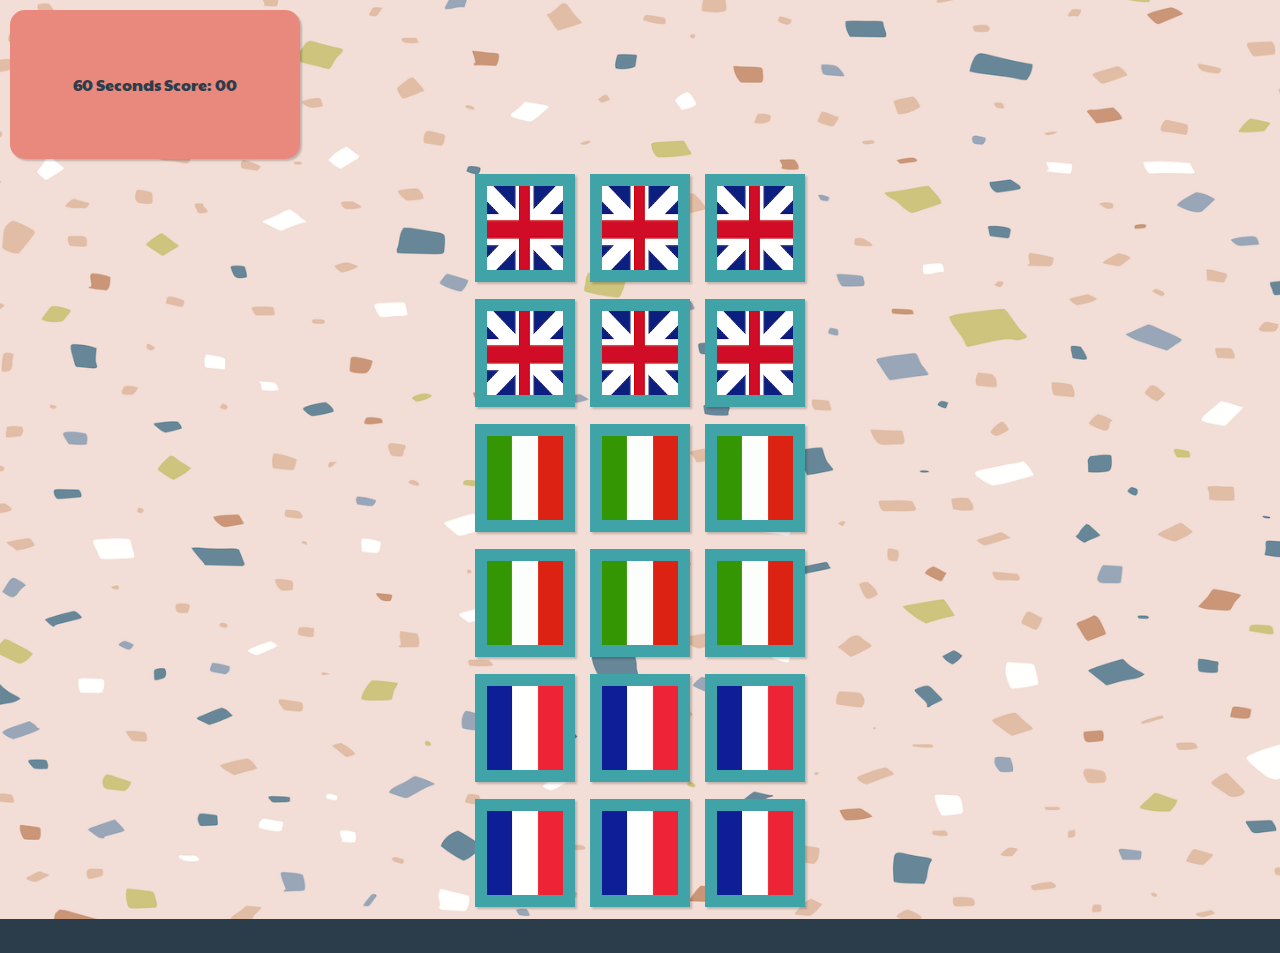
==== animals.html @ 2eb0ed54 "change fr game from contaier to section to match the others" ====
<!DOCTYPE html>
<html lang="en">

<head>
    <meta charset="UTF-8">
    <meta name="viewport" content="width=device-width, initial-scale=1.0">
    <link href="https://use.fontawesome.com/releases/v5.8.2/css/all.css">
    <script src="https://kit.fontawesome.com/50cb4e3408.js" crossorigin="anonymous"></script>
    <link rel="stylesheet" href="assets/css/style.css">
    <title>Lollalingua - Animals</title>
</head>

<body>
    <header>
        <div class="info">
            <span id="timer">
                <span id="time"> 60</span > Seconds <i class="fas fa-hourglass-half"></i>     
            </span>
            <span id="points">
                <span id="score">Score:</span> 00
            </span>
        </div>
    </header>
    <section class="language-game-en">
            <div class="game-card game-card-en col-sm-6 col-md-4" data-ident="1">
            <img class="card-front cat" src="assets/animals-images/cat-text-en.png" alt="cat">
            <img class="card-back" src="assets/at-school-images/br-flag.png" alt="flag-card-back">
            </div>
           
            <div class="game-card game-card-en col-sm-6 col-md-4" data-ident="2">
            <img class="card-front dog" src="assets/animals-images/dog-text-en.png" alt="dog">
            <img class="card-back" src="assets/at-school-images/br-flag.png" alt="flag-card-back">
            </div>
            
            <div class="game-card game-card-en col-sm-6 col-md-4" data-ident="3">
            <img class="card-front lion" src="assets/animals-images/lion-text-en.png" alt="lion">
            <img class="card-back" src="assets/at-school-images/br-flag.png" alt="flag-card-back">
            </div>
            <div class="game-card game-card-en col-sm-6 col-md-4" data-ident="4">
            <img class="card-front monkey" src="assets/animals-images/monkey-text-en.png" alt="monkey">
            <img class="card-back" src="assets/at-school-images/br-flag.png" alt="flag-card-back">
            </div>
            
            <div class="game-card game-card-en col-sm-6 col-md-4" data-ident="5">
            <img class="card-front sheep" src="assets/animals-images/sheep-text-en.png" alt="sheep">
            <img class="card-back" src="assets/at-school-images/br-flag.png" alt="flag-card-back">
            </div>
            
            <div class="game-card game-card-en col-sm-6 col-md-4" data-ident="6">
           <img class="card-front tiger" src="assets/animals-images/tiger-text-en.png" alt="tiger">
            <img class="card-back" src="assets/at-school-images/br-flag.png" alt="flag-card-back">
            </div>
            
         
        </section>
    
    <section class="language-game-it">
         <div class="game-card game-card-it language-game-it col-sm-6 col-md-4" data-ident="1">
            <img class="card-front-it cat" src="assets/animals-images/cat-text-it.png" alt="cat">
            <img class="card-back-it" src="assets/at-school-images/it-flag.png" alt="flag-card-back">
            </div>
        <div class="game-card game-card-it language-game-it col-sm-6 col-md-4" data-ident="2">
            <img class="card-front-it dog" src="assets/animals-images/dog-text-it.png" alt="dog">
            <img class="card-back-it" src="assets/at-school-images/it-flag.png" alt="flag-card-back">
            </div>
        <div class="game-card game-card-it language-game-it col-sm-6 col-md-3" data-ident="3">
            <img class="card-front-it lion" src="assets/animals-images/lion-text-it.png" alt="lion">
            <img class="card-back-it" src="assets/at-school-images/it-flag.png" alt="flag-card-back">
            </div>
        <div class="game-card game-card-it language-game-it col-sm-6 col-md-4" data-ident="4">
            <img class="card-front-it monkey" src="assets/animals-images/monkey-text-it.png" alt="monkey">
            <img class="card-back-it" src="assets/at-school-images/it-flag.png" alt="flag-card-back">
            </div>
        <div class="game-card game-card-it language-game-it col-sm-6 col-md-4" data-ident="5">
            <img class="card-front-it sheep" src="assets/animals-images/sheep-text-it.png" alt="sheep">
            <img class="card-back-it" src="assets/at-school-images/it-flag.png" alt="flag-card-back">
            </div>

          <div class="game-card game-card-it language-game-it col-sm-6 col-md-4" data-ident="6">
            <img class="card-front-it tiger" src="assets/animals-images/tiger-text-it.png" alt="tiger">
            <img class="card-back-it" src="assets/at-school-images/it-flag.png" alt="flag-card-back">
            </div>
        </section>
    <section class="language-game-fr">
         <div class="game-card game-card-fr col-sm-6 col-md-4" data-ident="1">
           <img class="card-front-fr cat" src="assets/animals-images/cat-text-fr.png" alt="cat">
            <img class="card-back-fr" src="assets/at-school-images/fr-flag.png" alt="flag-card-back">
            </div>
        <div class="game-card game-card-fr language-game-fr col-sm-6 col-md-4" data-ident="2">
            <img class="card-front-fr dog" src="assets/animals-images/dog-text-fr.png" alt="dog">
            <img class="card-back-fr" src="assets/at-school-images/fr-flag.png" alt="flag-card-back">
            </div>
        <div class="game-card game-card-fr language-game-fr col-sm-6 col-md-3" data-ident="3">
            <img class="card-front-fr lion" src="assets/animals-images/lion-text-fr.png" alt="lion">
            <img class="card-back-fr" src="assets/at-school-images/fr-flag.png" alt="flag-card-back">
            </div>
        <div class="game-card game-card-fr language-game-fr col-sm-6 col-md-4" data-ident="4">
             <img class="card-front-fr monkey" src="assets/animals-images/monkey-text-fr.png" alt="monkey">
            <img class="card-back-fr" src="assets/at-school-images/fr-flag.png" alt="flag-card-back">
            </div>
        <div class="game-card game-card-fr language-game-fr col-sm-6 col-md-4" data-ident="5">
            <img class="card-front-fr sheep" src="assets/animals-images/sheep-text-fr.png" alt="sheep">
            <img class="card-back-fr" src="assets/at-school-images/fr-flag.png" alt="flag-card-back">
            </div>

          <div class="game-card game-card-fr language-game-fr col-sm-6 col-md-4" data-ident="6">
            <img class="card-front-fr tiger" src="assets/animals-images/tiger-text-en.png" alt="tiger">
            <img class="card-back-fr" src="assets/at-school-images/fr-flag.png" alt="flag-card-back">
            </div>
    </section>
        <footer>
            <div class="row contact">
                <div class="col">
                    <h5>Want to find out more about English lessons?</h5>
                </div>
                
            </div>
            <div class="row about">
                <h6>Lollalingua - Menaggio, CO, Lombardia, Italia</h6>
            </div>
            </footer>
        <script src="https://code.jquery.com/jquery-3.2.1.slim.min.js"
        integrity="sha384-KJ3o2DKtIkvYIK3UENzmM7KCkRr/rE9/Qpg6aAZGJwFDMVNA/GpGFF93hXpG5KkN"
        crossorigin="anonymous"></script>
        <script src="scripts.js"></script>
</body>

</html>
---- assets/css/style.css ----
@import url('https://fonts.googleapis.com/css2?family=Paytone+One&display=swap');

* {
  padding: 0;
  margin: 0;
  box-sizing: border-box;
  font-family: 'Paytone One', sans-serif;
  color: #2B3D4B;
  
  
}

header {
   
    justify-content: center;
    padding: 10px;
    margin: 0px;
}


.logo {
    display: block;
    margin: auto;
    max-width: 300px;
   
}
.info {
    display: flexbox;
    max-width: 200px;
    min-width: fit-content;
    min-width: fit-content;
    justify-content: flex-start;
    padding: 5%;
    border-radius: 15px;
    box-shadow: 2px 2px 2px rgba(0, 0, 0, .2);
    background-color: #E9897E;
}
body {
  background-image: url("/assets/terrazzo-background-smaller-web.png");
  background-size: cover;
  background-repeat: no-repeat;
}

.body-block {
    position: relative;
    max-width: auto;
    background-color: rgba(240, 240, 240, 0.5);
    margin: 25px;
}
.welcome {
    position: relative;
    padding: 25px;
    text-align: center;
}

.language-game-en {
  width: 350px; 
  height: 250px; 
  margin: auto;
  display: flex;
  position:sticky;
  justify-content:space-evenly;
  flex-wrap: wrap; 
  perspective: 1000px;
}
.language-game-it {
  width: 350px; 
  height: 250px; 
  margin: auto;
  display: flex;
  position:sticky;
  justify-content:space-evenly;
  flex-wrap: wrap; 
  perspective: 1000px;
}
.language-game-fr {
  width: 350px; 
  height: 250px; 
  margin: auto;
  display: flex;
  position:sticky;
  justify-content:space-evenly;
  flex-wrap: wrap; 
  perspective: 1000px;
}
.game-card {
  width: calc(30% - 5px);
  height: calc(45% - 5px); 
  margin: 5px;
  position: relative;
  box-shadow: 2px 2px 2px rgba(0, 0, 0, .2);
  transform: scale(1);
  transform-style: preserve-3d;
  transition: transform .5s;
}

.game-card:active {
 transform: scale(0.95);
 transition: transform .3s;
}

.card-front,
.card-back {
  width: 100%;
  height: 100%;
  padding: 12%;
  position: absolute;
  border-radius: 0px;
  background: #40A3A7;
  backface-visibility: hidden;
}
.card-front-it,
.card-back-it {
  width: 100%;
  height: 100%;
  padding: 12%;
  position: absolute;
  border-radius: 0px;
  background: #40A3A7;
  backface-visibility: hidden;
}

.card-front-fr,
.card-back-fr {
  width: 100%;
  height: 100%;
  padding: 12%;
  position: absolute;
  border-radius: 0px;
  background: #40A3A7;
  backface-visibility: hidden;
}

.game-card.flip {
  transform: rotateY(180deg);
  
}

.card-front {
  transform: rotateY(180deg);
}

.card-front-it {
  transform: rotateY(180deg);
}

.card-front-fr {
  transform: rotateY(180deg);
}

.card-matched {
  transform: rotateZ(10deg);
  transition: transform .1s;
  transform: rotateZ(-10deg);
  transition: transform .1s;
} 

.choose-language {
    display: sticky;
    justify-content: center;
    padding: 25px;
    margin-left: 50px;
    margin-left: 50px;
}

.choose-subject {
    justify-content: center;
    text-align: center;
}

.choose-subject-card {
  padding: 5%;
  position: relative;
  border-radius: 0px;
  background: #40A3A7;
}

.btn.action-button {

    justify-content: space-around;
    padding: 25px;
    background-color: #40A3A7;
}

.btn.action-button:hover {
  background-color: rgba(64, 163, 167, .7);
}

#lang-button-fr img {
  width: 50px;
  height: 50px;
  border-radius: 50%;
  margin: 15px; 
}

#lang-button-fr img:hover {
    cursor: pointer;
    transform: scale(1.1);
}


#lang-button-it img {
  width: 50px;
  height: 50px;
  border-radius: 50%;
  margin: 15px;
}

#lang-button-it img:hover {
    cursor: pointer;
    transform: scale(1.1);
    
}

footer {
    background-color: #2B3D4B;
    color: #40A3A7;
    min-width:350px;
    justify-content:space-evenly;
}

.about.contact {
    color: #40A3A7;

}
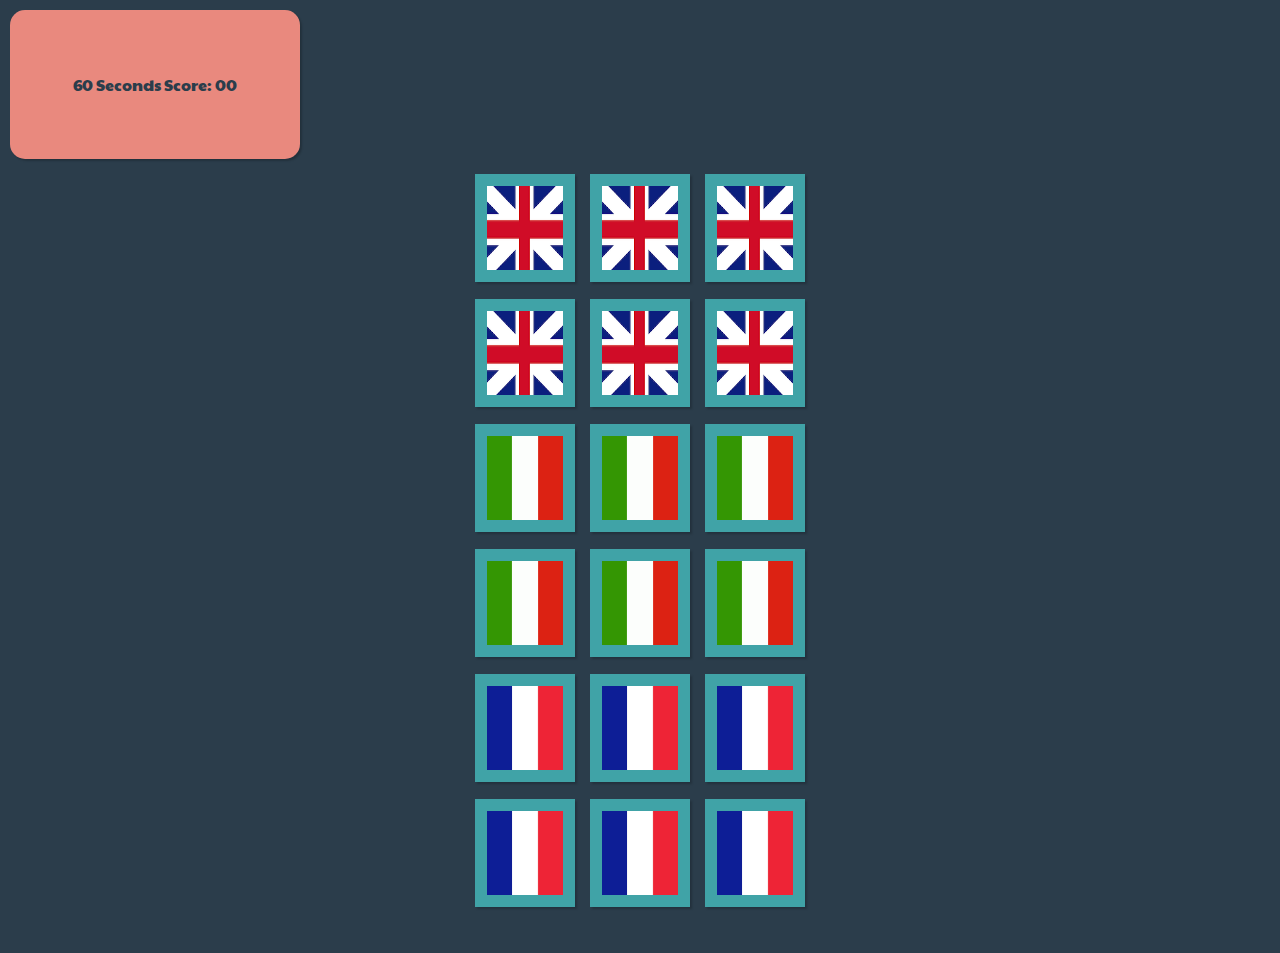
==== commit 79a9764b: "update match logic with jquery - now logging matches, but not adding class" ====
--- a/animals.html
+++ b/animals.html
@@ -82,7 +82,7 @@
             </div>
         </section>
     <section class="language-game-fr">
-         <div class="game-card game-card-fr col-sm-6 col-md-4" data-ident="1">
+         <div class="game-card game-card-fr language-game-fr col-sm-6 col-md-4" data-ident="1">
            <img class="card-front-fr cat" src="assets/animals-images/cat-text-fr.png" alt="cat">
             <img class="card-back-fr" src="assets/at-school-images/fr-flag.png" alt="flag-card-back">
             </div>
--- a/assets/css/style.css
+++ b/assets/css/style.css
@@ -36,7 +36,8 @@
     background-color: #E9897E;
 }
 body {
-  background-image: url("/assets/terrazzo-background-smaller-web.png");
+  /*background-image: url("/assets/terrazzo-background-smaller-web.png");*/
+  background-color: #2B3D4B;
   background-size: cover;
   background-repeat: no-repeat;
 }
@@ -148,7 +149,7 @@
   transform: rotateY(180deg);
 }
 
-.card-matched {
+.matched {
   transform: rotateZ(10deg);
   transition: transform .1s;
   transform: rotateZ(-10deg);
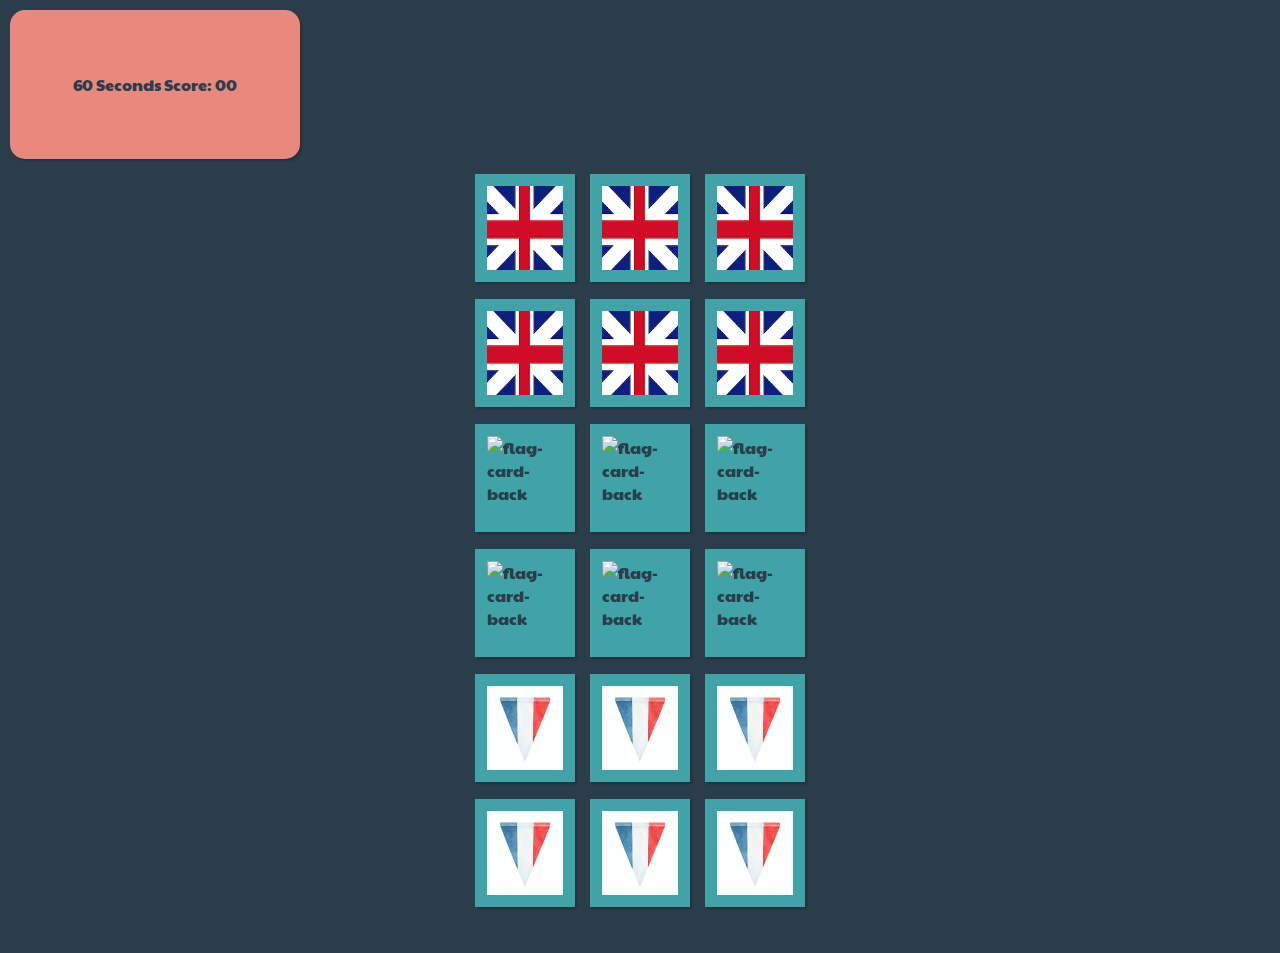
==== commit 601b994e: "update french flag images" ====
--- a/animals.html
+++ b/animals.html
@@ -57,55 +57,55 @@
     <section class="language-game-it">
          <div class="game-card game-card-it language-game-it col-sm-6 col-md-4" data-ident="1">
             <img class="card-front-it cat" src="assets/animals-images/cat-text-it.png" alt="cat">
-            <img class="card-back-it" src="assets/at-school-images/it-flag.png" alt="flag-card-back">
+            <img class="card-back-it" src="assets/italy-flag.png" alt="flag-card-back">
             </div>
         <div class="game-card game-card-it language-game-it col-sm-6 col-md-4" data-ident="2">
             <img class="card-front-it dog" src="assets/animals-images/dog-text-it.png" alt="dog">
-            <img class="card-back-it" src="assets/at-school-images/it-flag.png" alt="flag-card-back">
+            <img class="card-back-it" src="assets/italy-flag.png" " alt="flag-card-back">
             </div>
         <div class="game-card game-card-it language-game-it col-sm-6 col-md-3" data-ident="3">
             <img class="card-front-it lion" src="assets/animals-images/lion-text-it.png" alt="lion">
-            <img class="card-back-it" src="assets/at-school-images/it-flag.png" alt="flag-card-back">
+            <img class="card-back-it" src="assets/italy-flag.png" alt="flag-card-back">
             </div>
         <div class="game-card game-card-it language-game-it col-sm-6 col-md-4" data-ident="4">
             <img class="card-front-it monkey" src="assets/animals-images/monkey-text-it.png" alt="monkey">
-            <img class="card-back-it" src="assets/at-school-images/it-flag.png" alt="flag-card-back">
+            <img class="card-back-it" src="assets/italy-flag.png" alt="flag-card-back">
             </div>
         <div class="game-card game-card-it language-game-it col-sm-6 col-md-4" data-ident="5">
             <img class="card-front-it sheep" src="assets/animals-images/sheep-text-it.png" alt="sheep">
-            <img class="card-back-it" src="assets/at-school-images/it-flag.png" alt="flag-card-back">
+            <img class="card-back-it" src="assets/italy-flag.png" alt="flag-card-back">
             </div>
 
           <div class="game-card game-card-it language-game-it col-sm-6 col-md-4" data-ident="6">
             <img class="card-front-it tiger" src="assets/animals-images/tiger-text-it.png" alt="tiger">
-            <img class="card-back-it" src="assets/at-school-images/it-flag.png" alt="flag-card-back">
+            <img class="card-back-it" src="assets/italy-flag.png" alt="flag-card-back">
             </div>
         </section>
     <section class="language-game-fr">
          <div class="game-card game-card-fr language-game-fr col-sm-6 col-md-4" data-ident="1">
            <img class="card-front-fr cat" src="assets/animals-images/cat-text-fr.png" alt="cat">
-            <img class="card-back-fr" src="assets/at-school-images/fr-flag.png" alt="flag-card-back">
+            <img class="card-back-fr" src="assets/french-flag.png" alt="flag-card-back">
             </div>
         <div class="game-card game-card-fr language-game-fr col-sm-6 col-md-4" data-ident="2">
             <img class="card-front-fr dog" src="assets/animals-images/dog-text-fr.png" alt="dog">
-            <img class="card-back-fr" src="assets/at-school-images/fr-flag.png" alt="flag-card-back">
+            <img class="card-back-fr" src="assets/french-flag.png" alt="flag-card-back">
             </div>
         <div class="game-card game-card-fr language-game-fr col-sm-6 col-md-3" data-ident="3">
             <img class="card-front-fr lion" src="assets/animals-images/lion-text-fr.png" alt="lion">
-            <img class="card-back-fr" src="assets/at-school-images/fr-flag.png" alt="flag-card-back">
+            <img class="card-back-fr" src="assets/french-flag.png" alt="flag-card-back">
             </div>
         <div class="game-card game-card-fr language-game-fr col-sm-6 col-md-4" data-ident="4">
              <img class="card-front-fr monkey" src="assets/animals-images/monkey-text-fr.png" alt="monkey">
-            <img class="card-back-fr" src="assets/at-school-images/fr-flag.png" alt="flag-card-back">
+            <img class="card-back-fr" src="assets/french-flag.png" alt="flag-card-back">
             </div>
         <div class="game-card game-card-fr language-game-fr col-sm-6 col-md-4" data-ident="5">
             <img class="card-front-fr sheep" src="assets/animals-images/sheep-text-fr.png" alt="sheep">
-            <img class="card-back-fr" src="assets/at-school-images/fr-flag.png" alt="flag-card-back">
+            <img class="card-back-fr" src="assets/french-flag.png" alt="flag-card-back">
             </div>
 
           <div class="game-card game-card-fr language-game-fr col-sm-6 col-md-4" data-ident="6">
             <img class="card-front-fr tiger" src="assets/animals-images/tiger-text-en.png" alt="tiger">
-            <img class="card-back-fr" src="assets/at-school-images/fr-flag.png" alt="flag-card-back">
+            <img class="card-back-fr" src="assets/french-flag.png" alt="flag-card-back">
             </div>
     </section>
         <footer>
--- a/assets/css/style.css
+++ b/assets/css/style.css
@@ -42,6 +42,8 @@
   background-repeat: no-repeat;
 }
 
+/*----blocks & modals-----*/
+
 .body-block {
     position: relative;
     max-width: auto;
@@ -53,6 +55,30 @@
     padding: 25px;
     text-align: center;
 }
+
+.bubble {
+    color: #2B3D4B;
+    background: #40A3A7;
+    position: relative;
+    padding: 20px;
+    border-radius: 15px;
+    max-width: 300px;
+}
+
+.bubble::after {
+    position: absolute;
+    content:"";
+    border: 20px solid transparent;
+}
+.bottom.bubble::after {
+    border-top-color:#40A3A7;
+    border-bottom: 0;
+    bottom: -20px;
+    left: 20%;
+    margin-left: -20px;
+}
+
+/*----Game sections-----*/
 
 .language-game-en {
   width: 350px; 
@@ -84,6 +110,8 @@
   flex-wrap: wrap; 
   perspective: 1000px;
 }
+
+/*----Game-cards-----*/
 .game-card {
   width: calc(30% - 5px);
   height: calc(45% - 5px); 
@@ -156,6 +184,8 @@
   transition: transform .1s;
 } 
 
+/*----choices-----*/
+
 .choose-language {
     display: sticky;
     justify-content: center;
@@ -176,6 +206,8 @@
   background: #40A3A7;
 }
 
+/*----buttons----*/
+
 .btn.action-button {
 
     justify-content: space-around;
@@ -213,6 +245,8 @@
     
 }
 
+/*----footer-----*/
+
 footer {
     background-color: #2B3D4B;
     color: #40A3A7;
@@ -225,3 +259,16 @@
 
 }
 
+/*----avatars-----*/
+
+.avatar-1 {
+  padding: 5%;
+  position: relative;
+  border-radius: 50%;
+  width: 50px;
+  height: 50px;
+  background: url("assets/lion-cat.png");
+  border-color: solid #40A3A7 4px;
+
+}
+
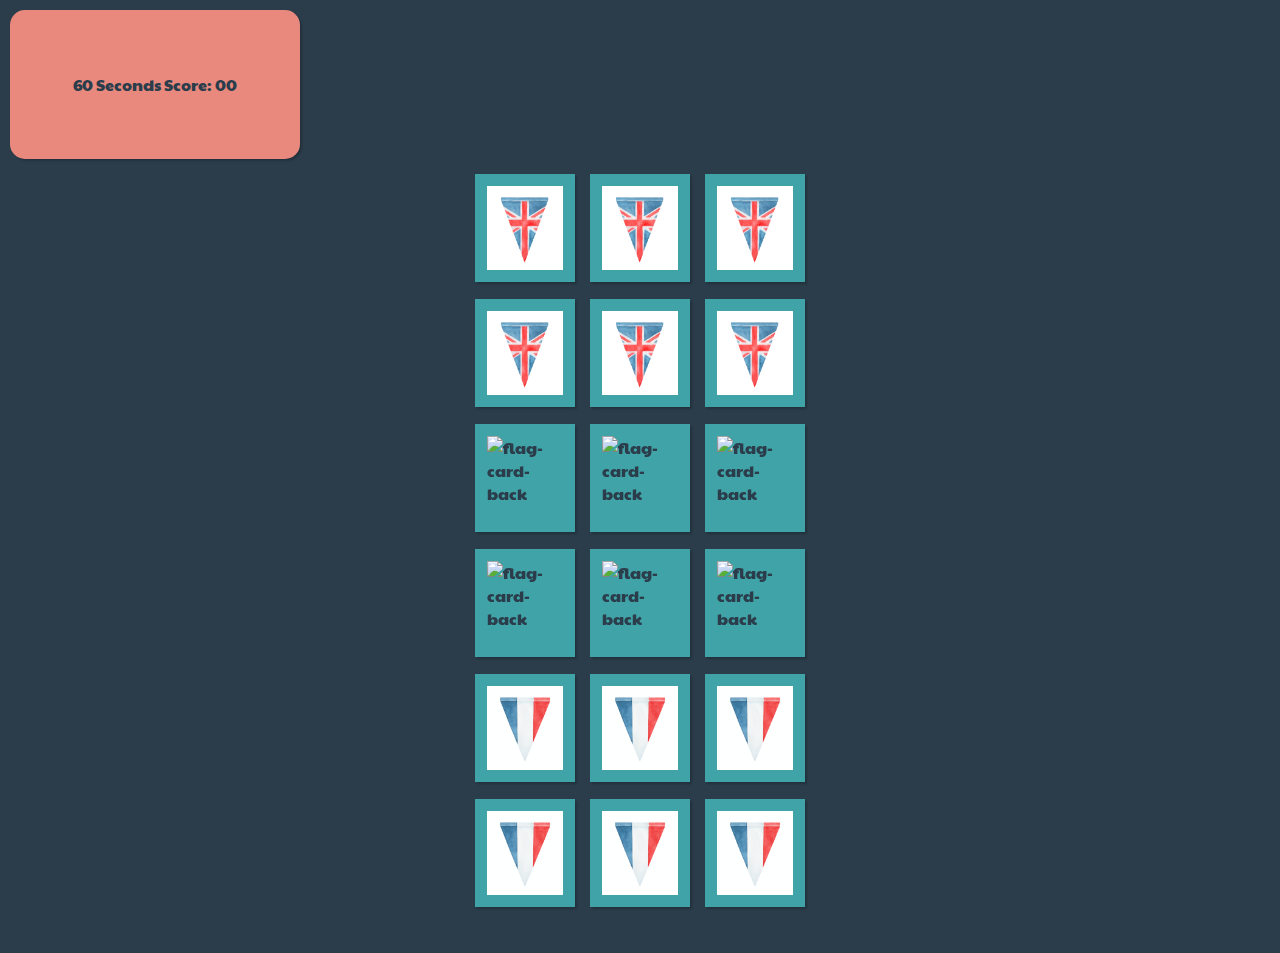
==== commit 43e48357: "update british flags" ====
--- a/animals.html
+++ b/animals.html
@@ -24,31 +24,31 @@
     <section class="language-game-en">
             <div class="game-card game-card-en col-sm-6 col-md-4" data-ident="1">
             <img class="card-front cat" src="assets/animals-images/cat-text-en.png" alt="cat">
-            <img class="card-back" src="assets/at-school-images/br-flag.png" alt="flag-card-back">
+            <img class="card-back" src="assets/british-flag.png" alt="flag-card-back">
             </div>
            
             <div class="game-card game-card-en col-sm-6 col-md-4" data-ident="2">
             <img class="card-front dog" src="assets/animals-images/dog-text-en.png" alt="dog">
-            <img class="card-back" src="assets/at-school-images/br-flag.png" alt="flag-card-back">
+            <img class="card-back" src="assets/british-flag.png" alt="flag-card-back">
             </div>
             
             <div class="game-card game-card-en col-sm-6 col-md-4" data-ident="3">
             <img class="card-front lion" src="assets/animals-images/lion-text-en.png" alt="lion">
-            <img class="card-back" src="assets/at-school-images/br-flag.png" alt="flag-card-back">
+            <img class="card-back" src="assets/british-flag.png" alt="flag-card-back">
             </div>
             <div class="game-card game-card-en col-sm-6 col-md-4" data-ident="4">
             <img class="card-front monkey" src="assets/animals-images/monkey-text-en.png" alt="monkey">
-            <img class="card-back" src="assets/at-school-images/br-flag.png" alt="flag-card-back">
+            <img class="card-back" src="assets/british-flag.png" alt="flag-card-back">
             </div>
             
             <div class="game-card game-card-en col-sm-6 col-md-4" data-ident="5">
             <img class="card-front sheep" src="assets/animals-images/sheep-text-en.png" alt="sheep">
-            <img class="card-back" src="assets/at-school-images/br-flag.png" alt="flag-card-back">
+            <img class="card-back" src="assets/british-flag.png" alt="flag-card-back">
             </div>
             
             <div class="game-card game-card-en col-sm-6 col-md-4" data-ident="6">
            <img class="card-front tiger" src="assets/animals-images/tiger-text-en.png" alt="tiger">
-            <img class="card-back" src="assets/at-school-images/br-flag.png" alt="flag-card-back">
+            <img class="card-back" src="assets/british-flag.png" alt="flag-card-back">
             </div>
             
          
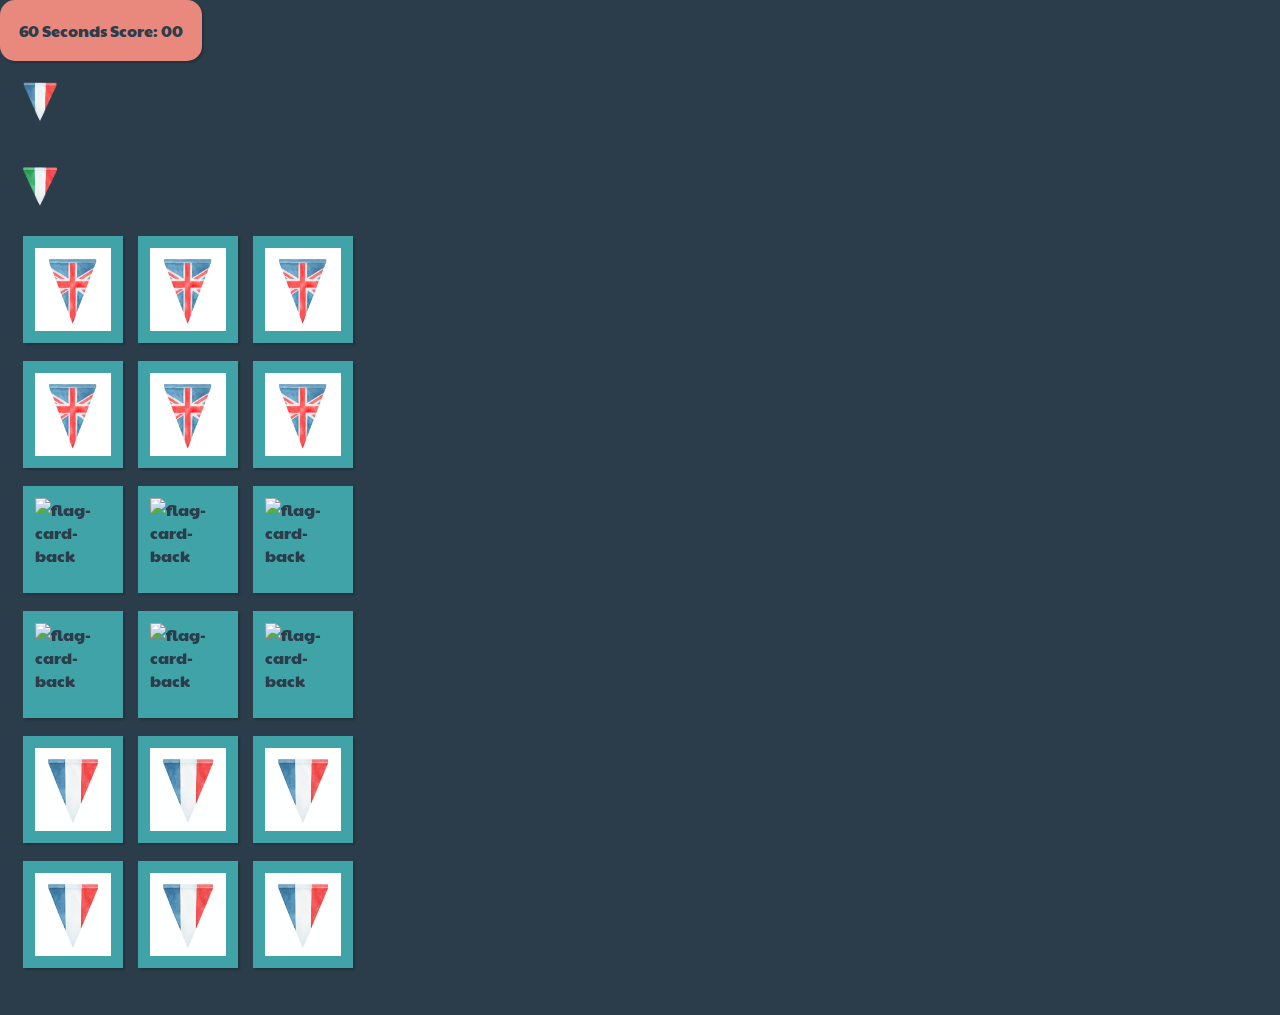
==== commit 51e82c53: "add meta themes as per lighthouse suggestions" ====
--- a/animals.html
+++ b/animals.html
@@ -4,8 +4,7 @@
 <head>
     <meta charset="UTF-8">
     <meta name="viewport" content="width=device-width, initial-scale=1.0">
-    <link href="https://use.fontawesome.com/releases/v5.8.2/css/all.css">
-    <script src="https://kit.fontawesome.com/50cb4e3408.js" crossorigin="anonymous"></script>
+    <meta name="theme-color" content="#2B3D4B"/>
     <link rel="stylesheet" href="assets/css/style.css">
     <title>Lollalingua - Animals</title>
 </head>
@@ -14,115 +13,124 @@
     <header>
         <div class="info">
             <span id="timer">
-                <span id="time"> 60</span > Seconds <i class="fas fa-hourglass-half"></i>     
+                <span id="time"> 60</span> Seconds
             </span>
             <span id="points">
                 <span id="score">Score:</span> 00
             </span>
         </div>
     </header>
+    <div class="row-no-gutters">
+        <div class="col-6" id="lang-button-fr">
+            <img src="assets/french-flag-removebg-preview.png" alt="french-flag">
+        </div>
+        <div class="col-6" id="lang-button-it"><img alt="italian-flag" src="assets/italy-flag-removebg-preview.png">
+        </div>
+    </div>
     <section class="language-game-en">
-            <div class="game-card game-card-en col-sm-6 col-md-4" data-ident="1">
+        <div class="game-card game-card-en col-sm-6 col-md-4" data-ident="1">
             <img class="card-front cat" src="assets/animals-images/cat-text-en.png" alt="cat">
             <img class="card-back" src="assets/british-flag.png" alt="flag-card-back">
-            </div>
-           
-            <div class="game-card game-card-en col-sm-6 col-md-4" data-ident="2">
+        </div>
+
+        <div class="game-card game-card-en col-sm-6 col-md-4" data-ident="2">
             <img class="card-front dog" src="assets/animals-images/dog-text-en.png" alt="dog">
             <img class="card-back" src="assets/british-flag.png" alt="flag-card-back">
-            </div>
-            
-            <div class="game-card game-card-en col-sm-6 col-md-4" data-ident="3">
+        </div>
+
+        <div class="game-card game-card-en col-sm-6 col-md-4" data-ident="3">
             <img class="card-front lion" src="assets/animals-images/lion-text-en.png" alt="lion">
             <img class="card-back" src="assets/british-flag.png" alt="flag-card-back">
-            </div>
-            <div class="game-card game-card-en col-sm-6 col-md-4" data-ident="4">
+        </div>
+        <div class="game-card game-card-en col-sm-6 col-md-4" data-ident="4">
             <img class="card-front monkey" src="assets/animals-images/monkey-text-en.png" alt="monkey">
             <img class="card-back" src="assets/british-flag.png" alt="flag-card-back">
-            </div>
-            
-            <div class="game-card game-card-en col-sm-6 col-md-4" data-ident="5">
+        </div>
+
+        <div class="game-card game-card-en col-sm-6 col-md-4" data-ident="5">
             <img class="card-front sheep" src="assets/animals-images/sheep-text-en.png" alt="sheep">
             <img class="card-back" src="assets/british-flag.png" alt="flag-card-back">
+        </div>
+
+        <div class="game-card game-card-en col-sm-6 col-md-4" data-ident="6">
+            <img class="card-front tiger" src="assets/animals-images/tiger-text-en.png" alt="tiger">
+            <img class="card-back" src="assets/british-flag.png" alt="flag-card-back">
+        </div>
+
+
+    </section>
+    <section class="row-no-gutters">
+        <section id="game-it" class="language-game-it">
+            <div class="game-card game-card-it language-game-it col-sm-6 col-md-4" data-ident="1">
+                <img class="card-front-it cat" src="assets/animals-images/cat-text-it.png" alt="cat">
+                <img class="card-back-it" src="assets/italy-flag.png" alt="flag-card-back">
             </div>
-            
-            <div class="game-card game-card-en col-sm-6 col-md-4" data-ident="6">
-           <img class="card-front tiger" src="assets/animals-images/tiger-text-en.png" alt="tiger">
-            <img class="card-back" src="assets/british-flag.png" alt="flag-card-back">
+            <div class="game-card game-card-it language-game-it col-sm-6 col-md-4" data-ident="2">
+                <img class="card-front-it dog" src="assets/animals-images/dog-text-it.png" alt="dog">
+                <img class="card-back-it" src="assets/italy-flag.png" alt="flag-card-back">
             </div>
-            
-         
-        </section>
-    
-    <section class="language-game-it">
-         <div class="game-card game-card-it language-game-it col-sm-6 col-md-4" data-ident="1">
-            <img class="card-front-it cat" src="assets/animals-images/cat-text-it.png" alt="cat">
-            <img class="card-back-it" src="assets/italy-flag.png" alt="flag-card-back">
+            <div class="game-card game-card-it language-game-it col-sm-6 col-md-3" data-ident="3">
+                <img class="card-front-it lion" src="assets/animals-images/lion-text-it.png" alt="lion">
+                <img class="card-back-it" src="assets/italy-flag.png" alt="flag-card-back">
             </div>
-        <div class="game-card game-card-it language-game-it col-sm-6 col-md-4" data-ident="2">
-            <img class="card-front-it dog" src="assets/animals-images/dog-text-it.png" alt="dog">
-            <img class="card-back-it" src="assets/italy-flag.png" " alt="flag-card-back">
+            <div class="game-card game-card-it language-game-it col-sm-6 col-md-4" data-ident="4">
+                <img class="card-front-it monkey" src="assets/animals-images/monkey-text-it.png" alt="monkey">
+                <img class="card-back-it" src="assets/italy-flag.png" alt="flag-card-back">
             </div>
-        <div class="game-card game-card-it language-game-it col-sm-6 col-md-3" data-ident="3">
-            <img class="card-front-it lion" src="assets/animals-images/lion-text-it.png" alt="lion">
-            <img class="card-back-it" src="assets/italy-flag.png" alt="flag-card-back">
-            </div>
-        <div class="game-card game-card-it language-game-it col-sm-6 col-md-4" data-ident="4">
-            <img class="card-front-it monkey" src="assets/animals-images/monkey-text-it.png" alt="monkey">
-            <img class="card-back-it" src="assets/italy-flag.png" alt="flag-card-back">
-            </div>
-        <div class="game-card game-card-it language-game-it col-sm-6 col-md-4" data-ident="5">
-            <img class="card-front-it sheep" src="assets/animals-images/sheep-text-it.png" alt="sheep">
-            <img class="card-back-it" src="assets/italy-flag.png" alt="flag-card-back">
+            <div class="game-card game-card-it language-game-it col-sm-6 col-md-4" data-ident="5">
+                <img class="card-front-it sheep" src="assets/animals-images/sheep-text-it.png" alt="sheep">
+                <img class="card-back-it" src="assets/italy-flag.png" alt="flag-card-back">
             </div>
 
-          <div class="game-card game-card-it language-game-it col-sm-6 col-md-4" data-ident="6">
-            <img class="card-front-it tiger" src="assets/animals-images/tiger-text-it.png" alt="tiger">
-            <img class="card-back-it" src="assets/italy-flag.png" alt="flag-card-back">
+            <div class="game-card game-card-it language-game-it col-sm-6 col-md-4" data-ident="6">
+                <img class="card-front-it tiger" src="assets/animals-images/tiger-text-it.png" alt="tiger">
+                <img class="card-back-it" src="assets/italy-flag.png" alt="flag-card-back">
             </div>
         </section>
-    <section class="language-game-fr">
-         <div class="game-card game-card-fr language-game-fr col-sm-6 col-md-4" data-ident="1">
-           <img class="card-front-fr cat" src="assets/animals-images/cat-text-fr.png" alt="cat">
-            <img class="card-back-fr" src="assets/french-flag.png" alt="flag-card-back">
+        <section id="game-fr" class="language-game-fr">
+            <div class="game-card game-card-fr language-game-fr col-sm-6 col-md-4" data-ident="1">
+                <img class="card-front-fr cat" src="assets/animals-images/cat-text-fr.png" alt="cat">
+                <img class="card-back-fr" src="assets/french-flag.png" alt="flag-card-back">
             </div>
-        <div class="game-card game-card-fr language-game-fr col-sm-6 col-md-4" data-ident="2">
-            <img class="card-front-fr dog" src="assets/animals-images/dog-text-fr.png" alt="dog">
-            <img class="card-back-fr" src="assets/french-flag.png" alt="flag-card-back">
+            <div class="game-card game-card-fr language-game-fr col-sm-6 col-md-4" data-ident="2">
+                <img class="card-front-fr dog" src="assets/animals-images/dog-text-fr.png" alt="dog">
+                <img class="card-back-fr" src="assets/french-flag.png" alt="flag-card-back">
             </div>
-        <div class="game-card game-card-fr language-game-fr col-sm-6 col-md-3" data-ident="3">
-            <img class="card-front-fr lion" src="assets/animals-images/lion-text-fr.png" alt="lion">
-            <img class="card-back-fr" src="assets/french-flag.png" alt="flag-card-back">
+            <div class="game-card game-card-fr language-game-fr col-sm-6 col-md-3" data-ident="3">
+                <img class="card-front-fr lion" src="assets/animals-images/lion-text-fr.png" alt="lion">
+                <img class="card-back-fr" src="assets/french-flag.png" alt="flag-card-back">
             </div>
-        <div class="game-card game-card-fr language-game-fr col-sm-6 col-md-4" data-ident="4">
-             <img class="card-front-fr monkey" src="assets/animals-images/monkey-text-fr.png" alt="monkey">
-            <img class="card-back-fr" src="assets/french-flag.png" alt="flag-card-back">
+            <div class="game-card game-card-fr language-game-fr col-sm-6 col-md-4" data-ident="4">
+                <img class="card-front-fr monkey" src="assets/animals-images/monkey-text-fr.png" alt="monkey">
+                <img class="card-back-fr" src="assets/french-flag.png" alt="flag-card-back">
             </div>
-        <div class="game-card game-card-fr language-game-fr col-sm-6 col-md-4" data-ident="5">
-            <img class="card-front-fr sheep" src="assets/animals-images/sheep-text-fr.png" alt="sheep">
-            <img class="card-back-fr" src="assets/french-flag.png" alt="flag-card-back">
+            <div class="game-card game-card-fr language-game-fr col-sm-6 col-md-4" data-ident="5">
+                <img class="card-front-fr sheep" src="assets/animals-images/sheep-text-fr.png" alt="sheep">
+                <img class="card-back-fr" src="assets/french-flag.png" alt="flag-card-back">
             </div>
 
-          <div class="game-card game-card-fr language-game-fr col-sm-6 col-md-4" data-ident="6">
-            <img class="card-front-fr tiger" src="assets/animals-images/tiger-text-en.png" alt="tiger">
-            <img class="card-back-fr" src="assets/french-flag.png" alt="flag-card-back">
+            <div class="game-card game-card-fr language-game-fr col-sm-6 col-md-4" data-ident="6">
+                <img class="card-front-fr tiger" src="assets/animals-images/tiger-text-en.png" alt="tiger">
+                <img class="card-back-fr" src="assets/french-flag.png" alt="flag-card-back">
             </div>
+        </section>
     </section>
-        <footer>
-            <div class="row contact">
-                <div class="col">
-                    <h5>Want to find out more about English lessons?</h5>
-                </div>
-                
+    <footer>
+        <div class="row contact">
+            <div class="col">
+                <h5>Want to find out more about English lessons?</h5>
             </div>
-            <div class="row about">
-                <h6>Lollalingua - Menaggio, CO, Lombardia, Italia</h6>
-            </div>
-            </footer>
-        <script src="https://code.jquery.com/jquery-3.2.1.slim.min.js"
+
+        </div>
+        <div class="row about">
+            <h6>Lollalingua - Menaggio, CO, Lombardia, Italia</h6>
+        </div>
+    </footer>
+    <script src="https://code.jquery.com/jquery-3.2.1.slim.min.js"
         integrity="sha384-KJ3o2DKtIkvYIK3UENzmM7KCkRr/rE9/Qpg6aAZGJwFDMVNA/GpGFF93hXpG5KkN"
         crossorigin="anonymous"></script>
-        <script src="scripts.js"></script>
+    <script src="scripts.js"></script>
+    <script src="lollaLingua.js"></script>
 </body>
 
 </html>--- a/assets/css/style.css
+++ b/assets/css/style.css
@@ -6,26 +6,41 @@
   box-sizing: border-box;
   font-family: 'Paytone One', sans-serif;
   color: #2B3D4B;
-  
-  
-}
-
-header {
+}
+
+.jumbotron {
    
-    justify-content: center;
-    padding: 10px;
+   
     margin: 0px;
-}
-
+    
+}
+
+body {
+    background-color: #2B3D4B;
+    background-size: cover;
+    background-repeat: no-repeat;
+    max-width: 375px;
+}
+
+.welcome-section {
+
+    max-width: 375px;
+}
+
+.game-section {
+
+    max-width: 375px;
+
+}
 
 .logo {
-    display: block;
+    
     margin: auto;
     max-width: 300px;
    
 }
 .info {
-    display: flexbox;
+    display: inline-flexbox;
     max-width: 200px;
     min-width: fit-content;
     min-width: fit-content;
@@ -35,21 +50,18 @@
     box-shadow: 2px 2px 2px rgba(0, 0, 0, .2);
     background-color: #E9897E;
 }
-body {
-  /*background-image: url("/assets/terrazzo-background-smaller-web.png");*/
-  background-color: #2B3D4B;
-  background-size: cover;
-  background-repeat: no-repeat;
-}
+
+
+
 
 /*----blocks & modals-----*/
 
-.body-block {
+/*.body-block {
     position: relative;
     max-width: auto;
     background-color: rgba(240, 240, 240, 0.5);
     margin: 25px;
-}
+}*/
 .welcome {
     position: relative;
     padding: 25px;
@@ -62,7 +74,9 @@
     position: relative;
     padding: 20px;
     border-radius: 15px;
+    margin: 10%;
     max-width: 300px;
+    box-shadow: 2px 2px 2px rgba(0, 0, 0, .2);
 }
 
 .bubble::after {
@@ -72,12 +86,35 @@
 }
 .bottom.bubble::after {
     border-top-color:#40A3A7;
-    border-bottom: 0;
+    border-bottom: 0; 
     bottom: -20px;
     left: 20%;
     margin-left: -20px;
 }
 
+.bubble-pink {
+    color: #2B3D4B;
+    background: #E9897E;
+    position: relative;
+    padding: 20px;
+    border-radius: 15px;
+    margin: 10%;
+    max-width: 300px;
+    box-shadow: 2px 2px 2px rgba(0, 0, 0, .2);
+}
+
+.bubble-pink::after {
+    position: absolute;
+    content:"";
+    border: 20px solid transparent;
+}
+.bottom-pink.bubble-pink::after {
+    border-top-color: #E9897E;
+    border-bottom: 0;
+    bottom: -20px;
+    left: 80%;
+    margin-left: -20px;
+}
 /*----Game sections-----*/
 
 .language-game-en {
@@ -177,12 +214,28 @@
   transform: rotateY(180deg);
 }
 
-.matched {
-  transform: rotateZ(10deg);
-  transition: transform .1s;
-  transform: rotateZ(-10deg);
-  transition: transform .1s;
+.game-card.matched {
+  width: 100px;
+  height: 100px;
+  background-color: #0CB1C4;
+  transition-delay: 1000ms;
+  transition-property: animation-name;
+  animation-name: spin;
+  animation-iteration-count: infinite;
+  animation-timing-function: linear; 
+  animation-delay: 150ms;
+  animation-duration: 2000ms;
+  animation-iteration-count: 2;
+
 } 
+@keyframes spin {
+    from {
+        transform:rotate(0deg);
+    }
+    to {
+        transform:rotate(360deg);
+    }
+}
 
 /*----choices-----*/
 
@@ -262,13 +315,15 @@
 /*----avatars-----*/
 
 .avatar-1 {
-  padding: 5%;
+ 
   position: relative;
   border-radius: 50%;
-  width: 50px;
-  height: 50px;
-  background: url("assets/lion-cat.png");
-  border-color: solid #40A3A7 4px;
-
-}
-
+  box-shadow: 2px 2px 2px rgba(0, 0, 0, .2);
+  width: 60px;
+  height: 60px;
+  margin: 10%;
+  border: solid #40A3A7 3px;
+  float: left;
+
+}
+
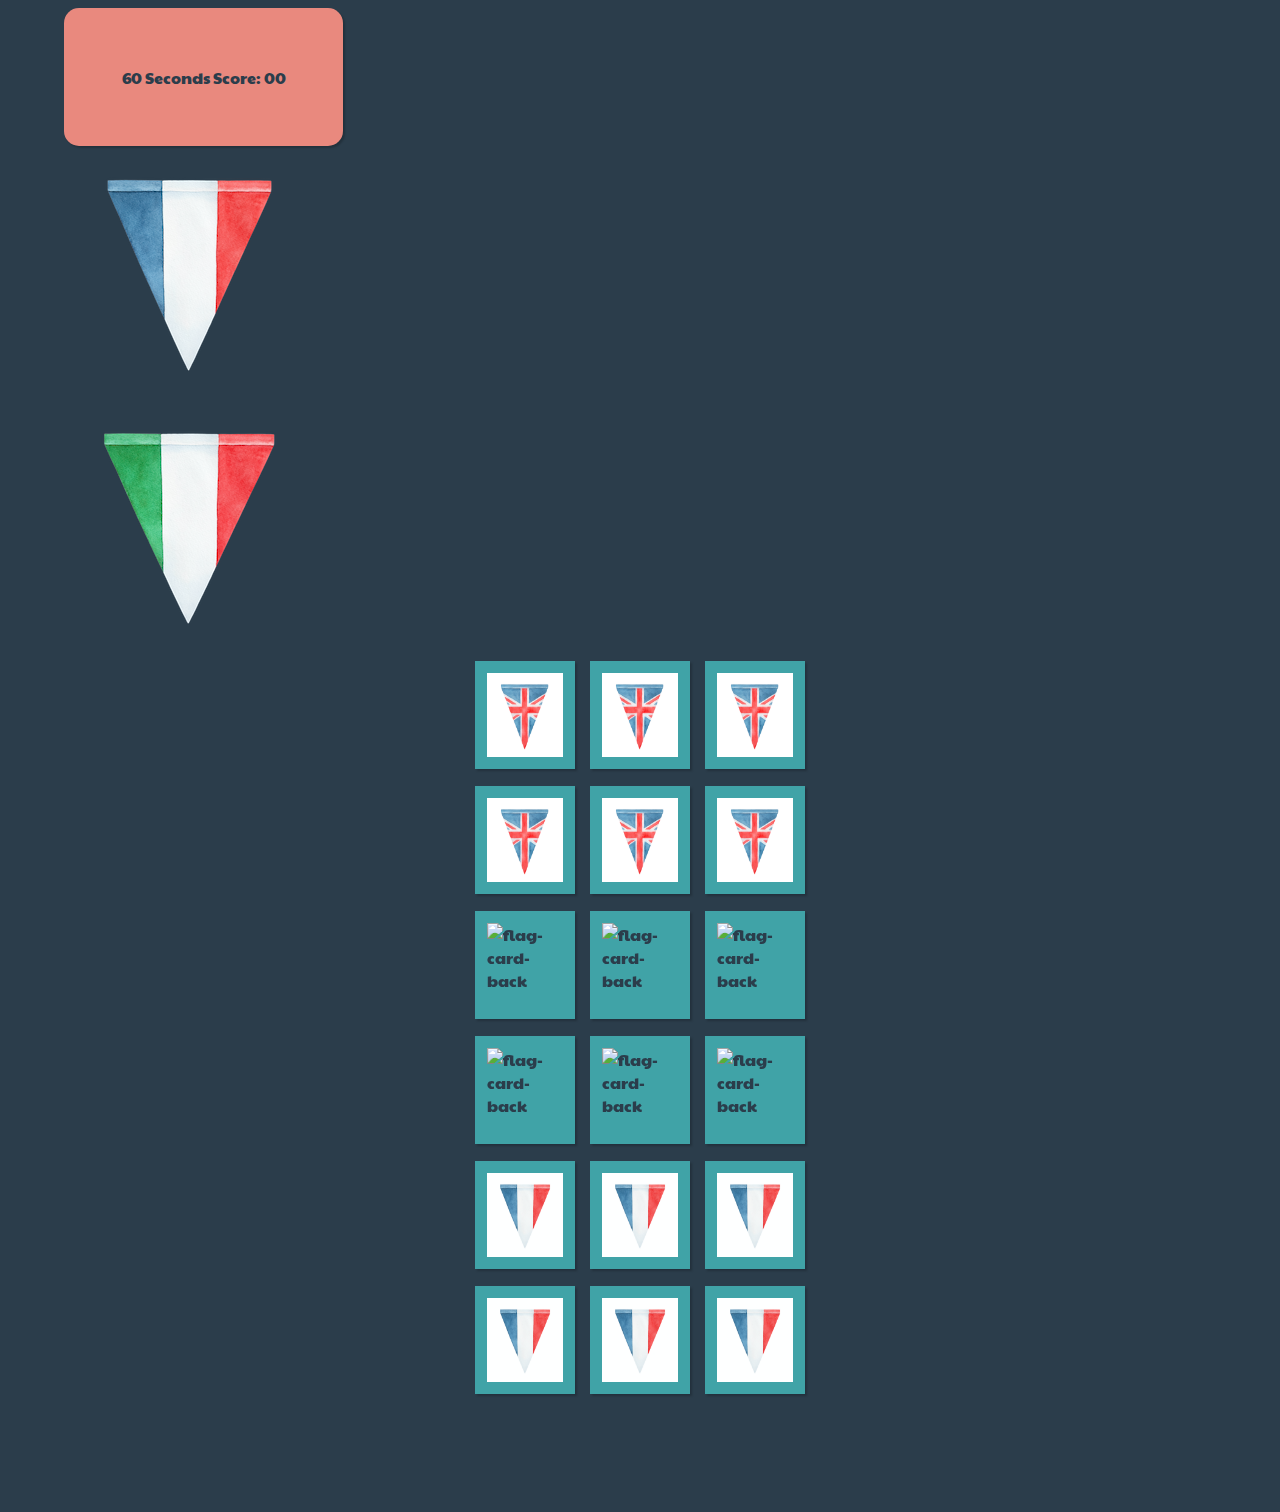
==== commit b5881a3c: "tidy up formatting" ====
--- a/animals.html
+++ b/animals.html
@@ -4,7 +4,7 @@
 <head>
     <meta charset="UTF-8">
     <meta name="viewport" content="width=device-width, initial-scale=1.0">
-    <meta name="theme-color" content="#2B3D4B"/>
+    <meta name="theme-color" content="#2B3D4B" />
     <link rel="stylesheet" href="assets/css/style.css">
     <title>Lollalingua - Animals</title>
 </head>
--- a/assets/css/style.css
+++ b/assets/css/style.css
@@ -1,17 +1,16 @@
 @import url('https://fonts.googleapis.com/css2?family=Paytone+One&display=swap');
 
 * {
-  padding: 0;
-  margin: 0;
-  box-sizing: border-box;
-  font-family: 'Paytone One', sans-serif;
-  color: #2B3D4B;
+    padding: 0;
+    -moz-box-sizing: border-box;
+    box-sizing: border-box;
+    font-family: 'Paytone One', sans-serif;
+    color: #2B3D4B;
 }
 
 .jumbotron {
-   
-   
     margin: 0px;
+    max-height: 15%;
     
 }
 
@@ -19,27 +18,18 @@
     background-color: #2B3D4B;
     background-size: cover;
     background-repeat: no-repeat;
-    max-width: 375px;
-}
-
-.welcome-section {
-
-    max-width: 375px;
-}
-
-.game-section {
-
-    max-width: 375px;
-
-}
-
-.logo {
-    
+    justify-content: space-evenly;
+    margin-left: 5%;
+    margin-right: 5%;
+}
+
+.logo {  
     margin: auto;
     max-width: 300px;
-   
-}
+}
+
 .info {
+    -webkit-display: inline-flexbox;
     display: inline-flexbox;
     max-width: 200px;
     min-width: fit-content;
@@ -56,25 +46,26 @@
 
 /*----blocks & modals-----*/
 
-/*.body-block {
-    position: relative;
-    max-width: auto;
-    background-color: rgba(240, 240, 240, 0.5);
-    margin: 25px;
-}*/
 .welcome {
     position: relative;
     padding: 25px;
     text-align: center;
 }
 
+.welcome-it {
+    display: none;
+}
+
+.welcome-fr {
+    display: none;
+}
+
 .bubble {
     color: #2B3D4B;
     background: #40A3A7;
     position: relative;
     padding: 20px;
     border-radius: 15px;
-    margin: 10%;
     max-width: 300px;
     box-shadow: 2px 2px 2px rgba(0, 0, 0, .2);
 }
@@ -89,7 +80,7 @@
     border-bottom: 0; 
     bottom: -20px;
     left: 20%;
-    margin-left: -20px;
+    
 }
 
 .bubble-pink {
@@ -98,7 +89,8 @@
     position: relative;
     padding: 20px;
     border-radius: 15px;
-    margin: 10%;
+    margin-top: 10%;
+    margin-bottom: 10%;
     max-width: 300px;
     box-shadow: 2px 2px 2px rgba(0, 0, 0, .2);
 }
@@ -113,127 +105,167 @@
     border-bottom: 0;
     bottom: -20px;
     left: 80%;
-    margin-left: -20px;
+    
 }
 /*----Game sections-----*/
+.language-game-general {
+    width: 350px; 
+    height: 250px; 
+    margin: auto;
+    display: flex;
+    position:sticky;
+    justify-content:space-evenly;
+    flex-wrap: wrap; 
+    perspective: 1000px;
+}
 
 .language-game-en {
-  width: 350px; 
-  height: 250px; 
-  margin: auto;
-  display: flex;
-  position:sticky;
-  justify-content:space-evenly;
-  flex-wrap: wrap; 
-  perspective: 1000px;
+    width: 350px; 
+    height: 250px; 
+    margin: auto;
+    display: flex;
+    position:sticky;
+    justify-content:space-evenly;
+    flex-wrap: wrap; 
+    perspective: 1000px;
 }
 .language-game-it {
-  width: 350px; 
-  height: 250px; 
-  margin: auto;
-  display: flex;
-  position:sticky;
-  justify-content:space-evenly;
-  flex-wrap: wrap; 
-  perspective: 1000px;
+    width: 350px; 
+    height: 250px; 
+    margin: auto;
+    display: flex;
+    position:sticky;
+    justify-content:space-evenly;
+    flex-wrap: wrap; 
+    perspective: 1000px;
 }
 .language-game-fr {
-  width: 350px; 
-  height: 250px; 
-  margin: auto;
-  display: flex;
-  position:sticky;
-  justify-content:space-evenly;
-  flex-wrap: wrap; 
-  perspective: 1000px;
+    width: 350px; 
+    height: 250px; 
+    margin: auto;
+    display: flex;
+    position:sticky;
+    justify-content:space-evenly;
+    flex-wrap: wrap; 
+    perspective: 1000px;
 }
 
 /*----Game-cards-----*/
 .game-card {
-  width: calc(30% - 5px);
-  height: calc(45% - 5px); 
-  margin: 5px;
-  position: relative;
-  box-shadow: 2px 2px 2px rgba(0, 0, 0, .2);
-  transform: scale(1);
-  transform-style: preserve-3d;
-  transition: transform .5s;
-}
+    width: calc(30% - 5px);
+    height: calc(45% - 5px); 
+    margin: 5px;
+    position: relative;  
+    box-shadow: 2px 2px 2px rgba(0, 0, 0, .2);
+    transform: scale(1);
+    transform-style: preserve-3d;
+    -webkit-transition: transform .5s;
+    -moz-transition: transform .5s;
+    -ms-transition: transform .5s;
+    -o-transition: transform .5s;
+    transition: transform .5s;
+}
+
 
 .game-card:active {
- transform: scale(0.95);
- transition: transform .3s;
+    -webkit-transform: scale(0.95);
+    transform: scale(0.95);
+    -webkit-transition: transform .3s;
+    -moz-transition: transform .3s;
+    -ms-transition: transform .3s;
+    -o-transition: transform .3s;
+    transition: transform .3s;
 }
 
 .card-front,
 .card-back {
-  width: 100%;
-  height: 100%;
-  padding: 12%;
-  position: absolute;
-  border-radius: 0px;
-  background: #40A3A7;
-  backface-visibility: hidden;
+    width: 100%;
+    height: 100%;
+    padding: 12%;
+    position: absolute;
+    border-radius: 0px;
+    background: #40A3A7;
+    backface-visibility: hidden;
 }
 .card-front-it,
 .card-back-it {
-  width: 100%;
-  height: 100%;
-  padding: 12%;
-  position: absolute;
-  border-radius: 0px;
-  background: #40A3A7;
-  backface-visibility: hidden;
+    width: 100%;
+    height: 100%;
+    padding: 12%;
+    position: absolute;
+    border-radius: 0px;
+    background: #40A3A7;
+    backface-visibility: hidden;
 }
 
 .card-front-fr,
 .card-back-fr {
-  width: 100%;
-  height: 100%;
-  padding: 12%;
-  position: absolute;
-  border-radius: 0px;
-  background: #40A3A7;
-  backface-visibility: hidden;
+    width: 100%;
+    height: 100%;
+    padding: 12%;
+    position: absolute;
+    border-radius: 0px;
+    background: #40A3A7;
+    backface-visibility: hidden;
 }
 
 .game-card.flip {
-  transform: rotateY(180deg);
-  
+    transform: rotateY(180deg);
+    -webkit-transform: rotateY(180deg);
+    transform: rotateY(180deg);
+    -webkit-transform: rotateY(180deg);
 }
 
 .card-front {
-  transform: rotateY(180deg);
+    transform: rotateY(180deg);
+    -webkit-transform: rotateY(180deg);
 }
 
 .card-front-it {
-  transform: rotateY(180deg);
+    transform: rotateY(180deg);
+     -webkit-transform: rotateY(180deg);
 }
 
 .card-front-fr {
-  transform: rotateY(180deg);
+    transform: rotateY(180deg);
+     -webkit-transform: rotateY(180deg);
 }
 
 .game-card.matched {
-  width: 100px;
-  height: 100px;
-  background-color: #0CB1C4;
-  transition-delay: 1000ms;
-  transition-property: animation-name;
-  animation-name: spin;
-  animation-iteration-count: infinite;
-  animation-timing-function: linear; 
-  animation-delay: 150ms;
-  animation-duration: 2000ms;
-  animation-iteration-count: 2;
+    width: 100px;
+    height: 100px;
+    background-color: #0CB1C4;
+    -webkit-transition-delay: 1000ms;
+    -moz-transition-delay: 1000ms;
+    -ms-transition-delay: 1000ms;
+    -o-transition-delay: 1000ms;
+    transition-delay: 1000ms;
+     -webkit-transition-property: animation-name;
+    -moz-transition-property: animation-name;
+    -ms-transition-property: animation-name;
+    -o-transition-property: animation-name;
+    transition-property: animation-name;
+    animation-name: spin;
+    -webkit-animation-name: spin;
+    animation-iteration-count: infinite;
+    -webkit-animation-timing-function: linear; 
+    animation-timing-function: linear; 
+    -webkit-animation-delay: 150ms;
+    animation-delay: 150ms;
+     -webkit-animation-duration: 2000ms;
+    animation-duration: 2000ms;
+    -webkit-animation-iteration-count: 2; 
+    animation-iteration-count: 2;
 
 } 
 @keyframes spin {
     from {
         transform:rotate(0deg);
+        -webkit-transform:rotate(0deg);
     }
     to {
         transform:rotate(360deg);
+        -webkit-transform:rotate(360deg);
     }
 }
 
@@ -253,13 +285,13 @@
 }
 
 .choose-subject-card {
-  padding: 5%;
-  position: relative;
-  border-radius: 0px;
-  background: #40A3A7;
-}
-
-/*----buttons----*/
+    padding: 5%;
+    position: relative;
+    border-radius: 0px;
+    background: #40A3A7;
+}
+
+/*----buttons/*----
 
 .btn.action-button {
 
@@ -269,18 +301,19 @@
 }
 
 .btn.action-button:hover {
-  background-color: rgba(64, 163, 167, .7);
+    background-color: rgba(64, 163, 167, .7);
 }
 
 #lang-button-fr img {
-  width: 50px;
-  height: 50px;
-  border-radius: 50%;
-  margin: 15px; 
+    width: 50px;
+    height: 50px;
+    border-radius: 50%;
+    margin: 15px; 
 }
 
 #lang-button-fr img:hover {
     cursor: pointer;
+    -webkit-transform: scale(1.1);
     transform: scale(1.1);
 }
 
@@ -294,6 +327,7 @@
 
 #lang-button-it img:hover {
     cursor: pointer;
+    -webkit-transform: scale(1.1);
     transform: scale(1.1);
     
 }
@@ -302,8 +336,8 @@
 
 footer {
     background-color: #2B3D4B;
+    min-width:350px;
     color: #40A3A7;
-    min-width:350px;
     justify-content:space-evenly;
 }
 
@@ -316,14 +350,28 @@
 
 .avatar-1 {
  
-  position: relative;
-  border-radius: 50%;
-  box-shadow: 2px 2px 2px rgba(0, 0, 0, .2);
-  width: 60px;
-  height: 60px;
-  margin: 10%;
-  border: solid #40A3A7 3px;
-  float: left;
-
-}
-
+    position: relative;
+    border-radius: 50%;
+    box-shadow: 2px 2px 2px rgba(0, 0, 0, .2);
+    width: 60px;
+    height: 60px;
+    margin: 10%;
+    border: solid #40A3A7 3px;
+    float: left;
+
+}
+
+.avatar-2 {
+ 
+    position: relative;
+    border-radius: 50%;
+    box-shadow: 2px 2px 2px rgba(0, 0, 0, .2);
+    width: 60px;
+    height: 60px;
+    margin: 10%;
+    border: solid #40A3A7 3px;
+    float: left;
+
+}
+
+
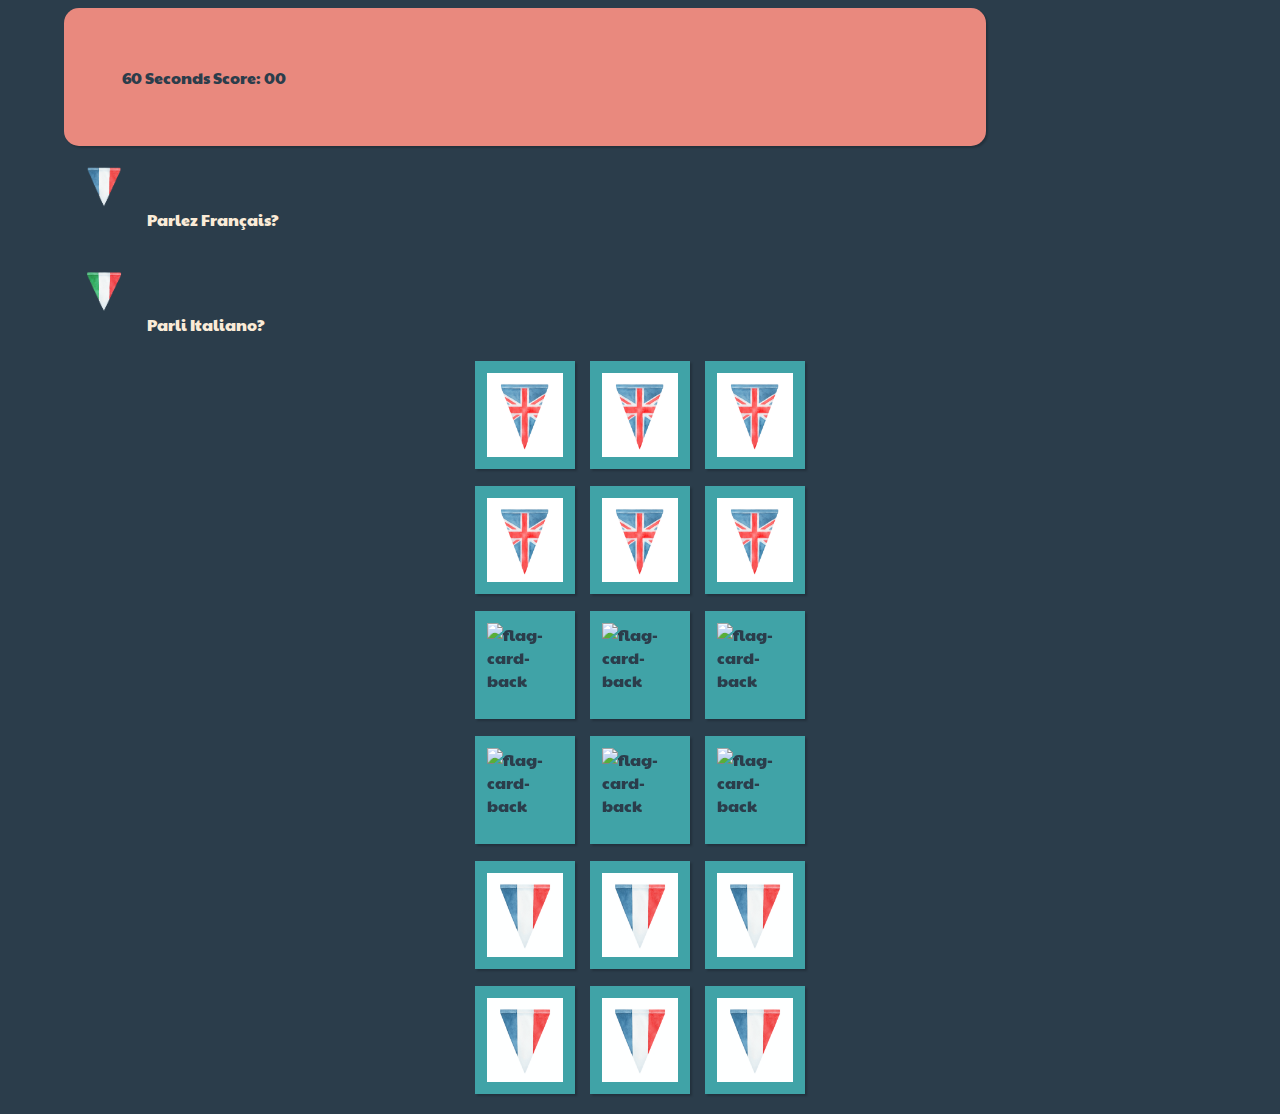
==== commit 1d36faf4: "edit at-school to format the same as animals" ====
--- a/animals.html
+++ b/animals.html
@@ -10,7 +10,8 @@
 </head>
 
 <body>
-    <header>
+
+    <header class="jumbotron">
         <div class="info">
             <span id="timer">
                 <span id="time"> 60</span> Seconds
@@ -19,14 +20,21 @@
                 <span id="score">Score:</span> 00
             </span>
         </div>
+        <div class="col-12">
+            <div class="col-5 lang-button-fr" id="lang-button-fr" style="color: antiquewhite;">
+                <img src="assets/french-flag-removebg-preview.png" alt="french-flag"> Parlez Français?
+            </div>
+            <div class="col-5 lang-button-it" id="lang-button-it" style="color: antiquewhite;"> <img alt="italian-flag"
+                    src="assets/italy-flag-removebg-preview.png"> Parli Italiano?
+            </div>
+
+        </div>
+
+
     </header>
-    <div class="row-no-gutters">
-        <div class="col-6" id="lang-button-fr">
-            <img src="assets/french-flag-removebg-preview.png" alt="french-flag">
-        </div>
-        <div class="col-6" id="lang-button-it"><img alt="italian-flag" src="assets/italy-flag-removebg-preview.png">
-        </div>
-    </div>
+
+
+
     <section class="language-game-en">
         <div class="game-card game-card-en col-sm-6 col-md-4" data-ident="1">
             <img class="card-front cat" src="assets/animals-images/cat-text-en.png" alt="cat">
@@ -69,7 +77,7 @@
                 <img class="card-front-it dog" src="assets/animals-images/dog-text-it.png" alt="dog">
                 <img class="card-back-it" src="assets/italy-flag.png" alt="flag-card-back">
             </div>
-            <div class="game-card game-card-it language-game-it col-sm-6 col-md-3" data-ident="3">
+            <div class="game-card game-card-it language-game-it col-sm-6 col-md-4" data-ident="3">
                 <img class="card-front-it lion" src="assets/animals-images/lion-text-it.png" alt="lion">
                 <img class="card-back-it" src="assets/italy-flag.png" alt="flag-card-back">
             </div>
@@ -115,17 +123,7 @@
             </div>
         </section>
     </section>
-    <footer>
-        <div class="row contact">
-            <div class="col">
-                <h5>Want to find out more about English lessons?</h5>
-            </div>
-
-        </div>
-        <div class="row about">
-            <h6>Lollalingua - Menaggio, CO, Lombardia, Italia</h6>
-        </div>
-    </footer>
+   
     <script src="https://code.jquery.com/jquery-3.2.1.slim.min.js"
         integrity="sha384-KJ3o2DKtIkvYIK3UENzmM7KCkRr/rE9/Qpg6aAZGJwFDMVNA/GpGFF93hXpG5KkN"
         crossorigin="anonymous"></script>
--- a/assets/css/style.css
+++ b/assets/css/style.css
@@ -31,7 +31,7 @@
 .info {
     -webkit-display: inline-flexbox;
     display: inline-flexbox;
-    max-width: 200px;
+    max-width: 80%;
     min-width: fit-content;
     min-width: fit-content;
     justify-content: flex-start;
@@ -291,46 +291,68 @@
     background: #40A3A7;
 }
 
-/*----buttons/*----
+/*----buttons----*/
 
 .btn.action-button {
 
-    justify-content: space-around;
-    padding: 25px;
+    justify-content: center;
+    padding: 12px;
+    min-width: 100px;
     background-color: #40A3A7;
+    border: solid #2B3D4B 2px;
 }
 
 .btn.action-button:hover {
-    background-color: rgba(64, 163, 167, .7);
+    background-color: rgba(64, 163, 167, .5);
+}
+
+.lang-button-fr {
+    width: 100%;
+    margin-bottom: 20px;
+}
+
+.lang-button-it {
+    width: 100%;
+    margin-bottom: 20px;
 }
 
 #lang-button-fr img {
     width: 50px;
     height: 50px;
+    display: inline-flex;
     border-radius: 50%;
     margin: 15px; 
 }
 
 #lang-button-fr img:hover {
     cursor: pointer;
-    -webkit-transform: scale(1.1);
-    transform: scale(1.1);
+    -webkit-transform: scale(1.3);
+    transform: scale(1.3);
 }
 
 
 #lang-button-it img {
   width: 50px;
   height: 50px;
+  display: inline-flex;
   border-radius: 50%;
   margin: 15px;
 }
 
 #lang-button-it img:hover {
     cursor: pointer;
-    -webkit-transform: scale(1.1);
-    transform: scale(1.1);
+    -webkit-transform: scale(1.3);
+    transform: scale(1.3);
     
 }
+
+.button-div {
+    padding: 15%;
+    margin: auto;
+}
+
+
+
 
 /*----footer-----*/
 
@@ -338,7 +360,7 @@
     background-color: #2B3D4B;
     min-width:350px;
     color: #40A3A7;
-    justify-content:space-evenly;
+    justify-content: center;
 }
 
 .about.contact {
@@ -346,32 +368,6 @@
 
 }
 
-/*----avatars-----*/
-
-.avatar-1 {
- 
-    position: relative;
-    border-radius: 50%;
-    box-shadow: 2px 2px 2px rgba(0, 0, 0, .2);
-    width: 60px;
-    height: 60px;
-    margin: 10%;
-    border: solid #40A3A7 3px;
-    float: left;
-
-}
-
-.avatar-2 {
- 
-    position: relative;
-    border-radius: 50%;
-    box-shadow: 2px 2px 2px rgba(0, 0, 0, .2);
-    width: 60px;
-    height: 60px;
-    margin: 10%;
-    border: solid #40A3A7 3px;
-    float: left;
-
-}
-
-
+
+
+
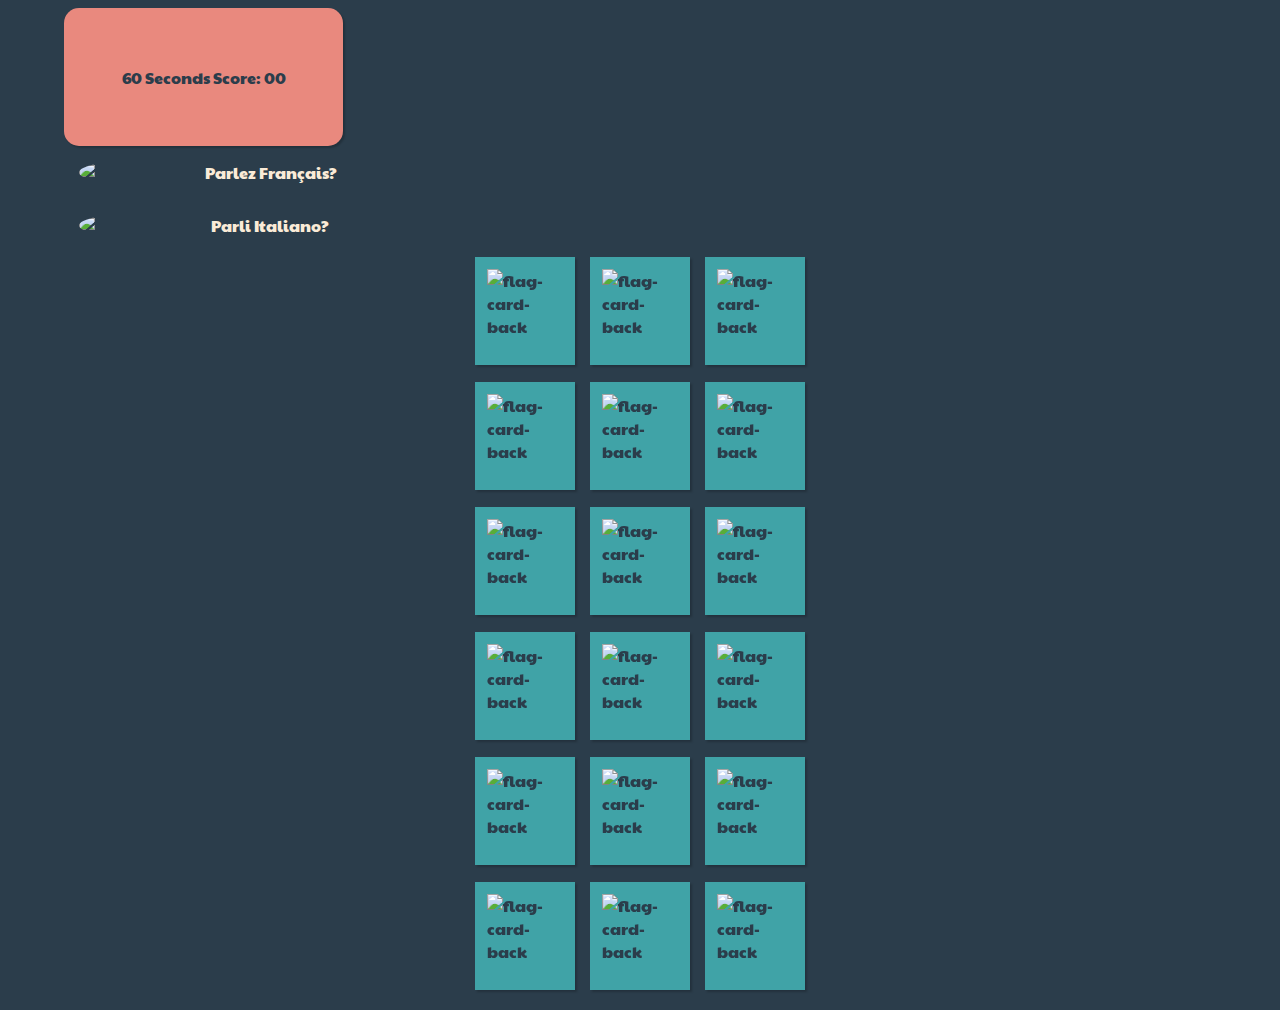
==== commit d9275572: "how to play button and modal" ====
--- a/animals.html
+++ b/animals.html
@@ -17,15 +17,16 @@
                 <span id="time"> 60</span> Seconds
             </span>
             <span id="points">
-                <span id="score">Score:</span> 00
+                <span class="score">Score:</span> 00
             </span>
         </div>
         <div class="col-12">
             <div class="col-5 lang-button-fr" id="lang-button-fr" style="color: antiquewhite;">
-                <img src="assets/french-flag-removebg-preview.png" alt="french-flag"> Parlez Français?
+                <img src="assets/images/flag-images/french-flag-removebg-preview.png" alt="french-flag"> Parlez
+                Français?
             </div>
             <div class="col-5 lang-button-it" id="lang-button-it" style="color: antiquewhite;"> <img alt="italian-flag"
-                    src="assets/italy-flag-removebg-preview.png"> Parli Italiano?
+                    src="assets/images/flag-images/italy-flag-removebg-preview.png"> Parli Italiano?
             </div>
 
         </div>
@@ -37,32 +38,32 @@
 
     <section class="language-game-en">
         <div class="game-card game-card-en col-sm-6 col-md-4" data-ident="1">
-            <img class="card-front cat" src="assets/animals-images/cat-text-en.png" alt="cat">
-            <img class="card-back" src="assets/british-flag.png" alt="flag-card-back">
+            <img class="card-front cat" src="assets/images/animals-images/cat-text-en.png" alt="cat">
+            <img class="card-back" src="assets/images/flag-images/british-flag.png" alt="flag-card-back">
         </div>
 
         <div class="game-card game-card-en col-sm-6 col-md-4" data-ident="2">
-            <img class="card-front dog" src="assets/animals-images/dog-text-en.png" alt="dog">
-            <img class="card-back" src="assets/british-flag.png" alt="flag-card-back">
+            <img class="card-front dog" src="assets/images/animals-images/dog-text-en.png" alt="dog">
+            <img class="card-back" src="assets/images/flag-images/british-flag.png" alt="flag-card-back">
         </div>
 
         <div class="game-card game-card-en col-sm-6 col-md-4" data-ident="3">
-            <img class="card-front lion" src="assets/animals-images/lion-text-en.png" alt="lion">
-            <img class="card-back" src="assets/british-flag.png" alt="flag-card-back">
+            <img class="card-front lion" src="assets/images/animals-images/lion-text-en.png" alt="lion">
+            <img class="card-back" src="assets/images/flag-images/british-flag.png" alt="flag-card-back">
         </div>
         <div class="game-card game-card-en col-sm-6 col-md-4" data-ident="4">
-            <img class="card-front monkey" src="assets/animals-images/monkey-text-en.png" alt="monkey">
-            <img class="card-back" src="assets/british-flag.png" alt="flag-card-back">
+            <img class="card-front monkey" src="assets/images/animals-images/monkey-text-en.png" alt="monkey">
+            <img class="card-back" src="assets/images/flag-images/british-flag.png" alt="flag-card-back">
         </div>
 
         <div class="game-card game-card-en col-sm-6 col-md-4" data-ident="5">
-            <img class="card-front sheep" src="assets/animals-images/sheep-text-en.png" alt="sheep">
-            <img class="card-back" src="assets/british-flag.png" alt="flag-card-back">
+            <img class="card-front sheep" src="assets/images/animals-images/sheep-text-en.png" alt="sheep">
+            <img class="card-back" src="assets/images/flag-images/british-flag.png" alt="flag-card-back">
         </div>
 
         <div class="game-card game-card-en col-sm-6 col-md-4" data-ident="6">
-            <img class="card-front tiger" src="assets/animals-images/tiger-text-en.png" alt="tiger">
-            <img class="card-back" src="assets/british-flag.png" alt="flag-card-back">
+            <img class="card-front tiger" src="assets/images/animals-images/tiger-text-en.png" alt="tiger">
+            <img class="card-back" src="assets/images/flag-images/british-flag.png" alt="flag-card-back">
         </div>
 
 
@@ -70,65 +71,65 @@
     <section class="row-no-gutters">
         <section id="game-it" class="language-game-it">
             <div class="game-card game-card-it language-game-it col-sm-6 col-md-4" data-ident="1">
-                <img class="card-front-it cat" src="assets/animals-images/cat-text-it.png" alt="cat">
-                <img class="card-back-it" src="assets/italy-flag.png" alt="flag-card-back">
+                <img class="card-front-it cat" src="assets/images/animals-images/cat-text-it.png" alt="cat">
+                <img class="card-back-it" src="assets/images/flag-images/italy-flag.png" alt="flag-card-back">
             </div>
             <div class="game-card game-card-it language-game-it col-sm-6 col-md-4" data-ident="2">
-                <img class="card-front-it dog" src="assets/animals-images/dog-text-it.png" alt="dog">
-                <img class="card-back-it" src="assets/italy-flag.png" alt="flag-card-back">
+                <img class="card-front-it dog" src="assets/images/animals-images/dog-text-it.png" alt="dog">
+                <img class="card-back-it" src="assets/images/flag-images/italy-flag.png" alt="flag-card-back">
             </div>
             <div class="game-card game-card-it language-game-it col-sm-6 col-md-4" data-ident="3">
-                <img class="card-front-it lion" src="assets/animals-images/lion-text-it.png" alt="lion">
-                <img class="card-back-it" src="assets/italy-flag.png" alt="flag-card-back">
+                <img class="card-front-it lion" src="assets/images/animals-images/lion-text-it.png" alt="lion">
+                <img class="card-back-it" src="assets/images/flag-images/italy-flag.png" alt="flag-card-back">
             </div>
             <div class="game-card game-card-it language-game-it col-sm-6 col-md-4" data-ident="4">
-                <img class="card-front-it monkey" src="assets/animals-images/monkey-text-it.png" alt="monkey">
-                <img class="card-back-it" src="assets/italy-flag.png" alt="flag-card-back">
+                <img class="card-front-it monkey" src="assets/images/animals-images/monkey-text-it.png" alt="monkey">
+                <img class="card-back-it" src="assets/images/flag-images/italy-flag.png" alt="flag-card-back">
             </div>
             <div class="game-card game-card-it language-game-it col-sm-6 col-md-4" data-ident="5">
-                <img class="card-front-it sheep" src="assets/animals-images/sheep-text-it.png" alt="sheep">
-                <img class="card-back-it" src="assets/italy-flag.png" alt="flag-card-back">
+                <img class="card-front-it sheep" src="assets/images/animals-images/sheep-text-it.png" alt="sheep">
+                <img class="card-back-it" src="assets/images/flag-images/italy-flag.png" alt="flag-card-back">
             </div>
 
             <div class="game-card game-card-it language-game-it col-sm-6 col-md-4" data-ident="6">
-                <img class="card-front-it tiger" src="assets/animals-images/tiger-text-it.png" alt="tiger">
-                <img class="card-back-it" src="assets/italy-flag.png" alt="flag-card-back">
+                <img class="card-front-it tiger" src="assets/images/animals-images/tiger-text-it.png" alt="tiger">
+                <img class="card-back-it" src="assets/images/flag-images/italy-flag.png" alt="flag-card-back">
             </div>
         </section>
         <section id="game-fr" class="language-game-fr">
             <div class="game-card game-card-fr language-game-fr col-sm-6 col-md-4" data-ident="1">
-                <img class="card-front-fr cat" src="assets/animals-images/cat-text-fr.png" alt="cat">
-                <img class="card-back-fr" src="assets/french-flag.png" alt="flag-card-back">
+                <img class="card-front-fr cat" src="assets/images/animals-images/cat-text-fr.png" alt="cat">
+                <img class="card-back-fr" src="assets/images/flag-images/french-flag.png" alt="flag-card-back">
             </div>
             <div class="game-card game-card-fr language-game-fr col-sm-6 col-md-4" data-ident="2">
-                <img class="card-front-fr dog" src="assets/animals-images/dog-text-fr.png" alt="dog">
-                <img class="card-back-fr" src="assets/french-flag.png" alt="flag-card-back">
+                <img class="card-front-fr dog" src="assets/images/animals-images/dog-text-fr.png" alt="dog">
+                <img class="card-back-fr" src="assets/images/flag-images/french-flag.png" alt="flag-card-back">
             </div>
             <div class="game-card game-card-fr language-game-fr col-sm-6 col-md-3" data-ident="3">
-                <img class="card-front-fr lion" src="assets/animals-images/lion-text-fr.png" alt="lion">
-                <img class="card-back-fr" src="assets/french-flag.png" alt="flag-card-back">
+                <img class="card-front-fr lion" src="assets/images/animals-images/lion-text-fr.png" alt="lion">
+                <img class="card-back-fr" src="assets/images/flag-images/french-flag.png" alt="flag-card-back">
             </div>
             <div class="game-card game-card-fr language-game-fr col-sm-6 col-md-4" data-ident="4">
-                <img class="card-front-fr monkey" src="assets/animals-images/monkey-text-fr.png" alt="monkey">
-                <img class="card-back-fr" src="assets/french-flag.png" alt="flag-card-back">
+                <img class="card-front-fr monkey" src="assets/images/animals-images/monkey-text-fr.png" alt="monkey">
+                <img class="card-back-fr" src="assets/images/flag-images/french-flag.png" alt="flag-card-back">
             </div>
             <div class="game-card game-card-fr language-game-fr col-sm-6 col-md-4" data-ident="5">
-                <img class="card-front-fr sheep" src="assets/animals-images/sheep-text-fr.png" alt="sheep">
-                <img class="card-back-fr" src="assets/french-flag.png" alt="flag-card-back">
+                <img class="card-front-fr sheep" src="assets/images/animals-images/sheep-text-fr.png" alt="sheep">
+                <img class="card-back-fr" src="assets/images/flag-images/french-flag.png" alt="flag-card-back">
             </div>
 
             <div class="game-card game-card-fr language-game-fr col-sm-6 col-md-4" data-ident="6">
-                <img class="card-front-fr tiger" src="assets/animals-images/tiger-text-en.png" alt="tiger">
-                <img class="card-back-fr" src="assets/french-flag.png" alt="flag-card-back">
+                <img class="card-front-fr tiger" src="assets/images/animals-images/tiger-text-en.png" alt="tiger">
+                <img class="card-back-fr" src="assets/images/flag-images/french-flag.png" alt="flag-card-back">
             </div>
         </section>
     </section>
-   
+
     <script src="https://code.jquery.com/jquery-3.2.1.slim.min.js"
         integrity="sha384-KJ3o2DKtIkvYIK3UENzmM7KCkRr/rE9/Qpg6aAZGJwFDMVNA/GpGFF93hXpG5KkN"
         crossorigin="anonymous"></script>
-    <script src="scripts.js"></script>
-    <script src="lollaLingua.js"></script>
+    <script src="javascript/scripts.js"></script>
+    <script src="javascript/lollalingua.js"></script>
 </body>
 
 </html>--- a/assets/css/style.css
+++ b/assets/css/style.css
@@ -31,7 +31,7 @@
 .info {
     -webkit-display: inline-flexbox;
     display: inline-flexbox;
-    max-width: 80%;
+    max-width: 200px;
     min-width: fit-content;
     min-width: fit-content;
     justify-content: flex-start;
@@ -106,6 +106,39 @@
     bottom: -20px;
     left: 80%;
     
+}
+
+.play-modal {
+    display: none;
+    z-index: 1;
+    left: 0;
+    top: 0;
+    height: 100%;
+    width: 100%;
+    overflow: auto;
+    background-color: rgba(43, 42, 75, .4);
+}
+
+.how-to-play {
+    background-color: silver;
+    margin: 20% auto;
+    padding: 20px;
+    width: 80%;
+    box-shadow: 0;
+
+}
+
+.close-btn {
+    color: slategrey;
+    float: right;
+    font-size: 30px;
+}
+
+.close-btn:hover, .close-btn:focus {
+    color: #2B3D4B;
+    text-decoration: none;
+    cursor: pointer;
+
 }
 /*----Game sections-----*/
 .language-game-general {
@@ -300,26 +333,17 @@
     min-width: 100px;
     background-color: #40A3A7;
     border: solid #2B3D4B 2px;
+    border-radius: 15px;
 }
 
 .btn.action-button:hover {
     background-color: rgba(64, 163, 167, .5);
-}
-
-.lang-button-fr {
-    width: 100%;
-    margin-bottom: 20px;
-}
-
-.lang-button-it {
-    width: 100%;
-    margin-bottom: 20px;
 }
 
 #lang-button-fr img {
     width: 50px;
     height: 50px;
-    display: inline-flex;
+    display: inline;
     border-radius: 50%;
     margin: 15px; 
 }
@@ -334,7 +358,7 @@
 #lang-button-it img {
   width: 50px;
   height: 50px;
-  display: inline-flex;
+  display: inline;
   border-radius: 50%;
   margin: 15px;
 }
@@ -346,9 +370,19 @@
     
 }
 
-.button-div {
-    padding: 15%;
-    margin: auto;
+#lang-button-en img {
+  width: 50px;
+  height: 50px;
+  display: inline;
+  border-radius: 50%;
+  margin: 15px;
+}
+
+#lang-button-en img:hover {
+    cursor: pointer;
+    -webkit-transform: scale(1.3);
+    transform: scale(1.3);
+    
 }
 
 
@@ -360,7 +394,7 @@
     background-color: #2B3D4B;
     min-width:350px;
     color: #40A3A7;
-    justify-content: center;
+    justify-content:space-evenly;
 }
 
 .about.contact {
@@ -368,6 +402,33 @@
 
 }
 
-
-
-
+/*----avatars-----*/
+
+.avatar-1 {
+ 
+    position: relative;
+    border-radius: 50%;
+    box-shadow: 2px 2px 2px rgba(0, 0, 0, .2);
+    width: 60px;
+    height: 60px;
+    margin: 10%;
+    border: solid #40A3A7 3px;
+    float: left;
+
+}
+
+.avatar-2 {
+ 
+    position: relative;
+    border-radius: 50%;
+    box-shadow: 2px 2px 2px rgba(0, 0, 0, .2);
+    width: 60px;
+    height: 60px;
+    margin: 10%;
+    border: solid #40A3A7 3px;
+    float: left;
+
+}
+
+
+
